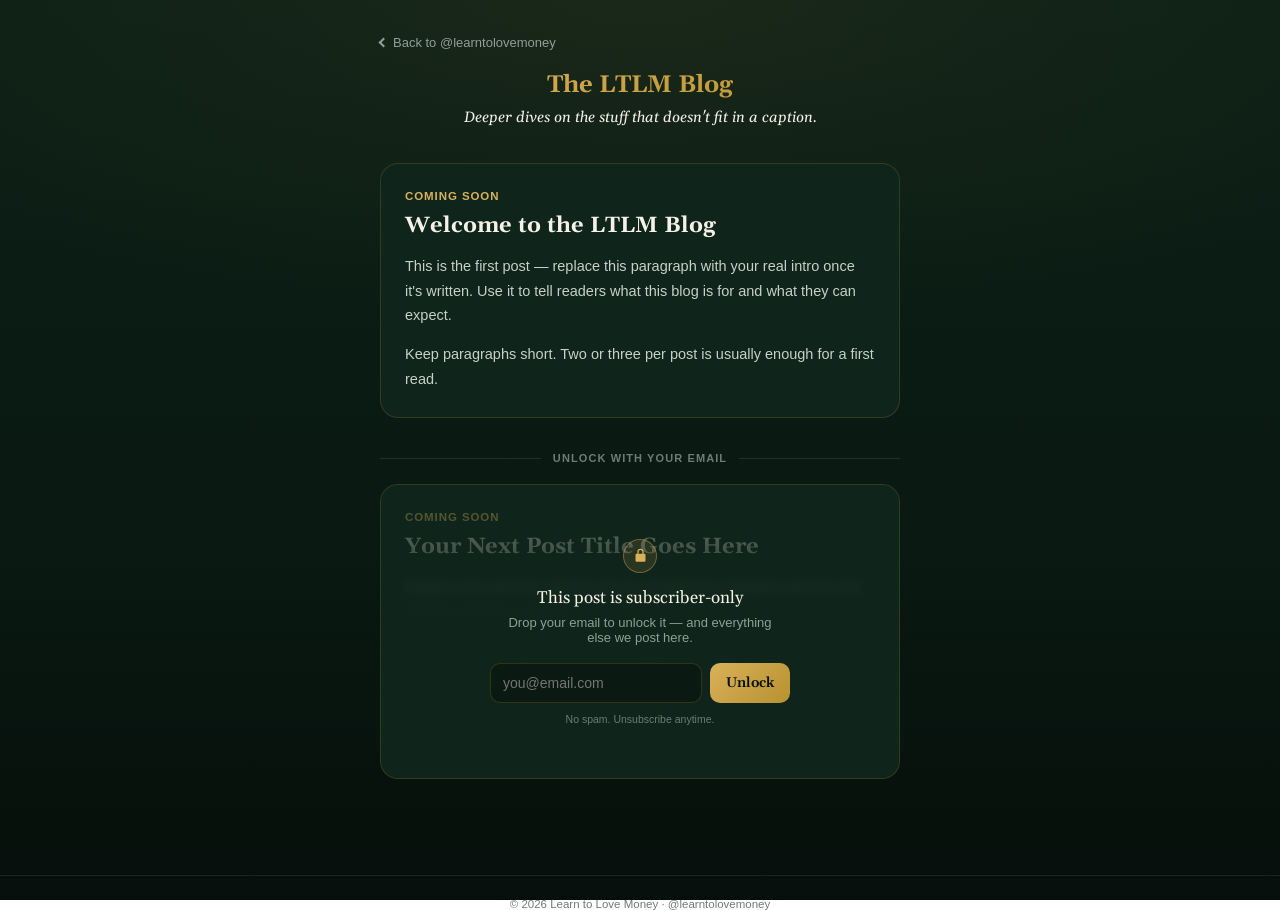
==== blogs/index.html @ c9ddc334 "Add Blogs section with email-gated locked posts Adds a Blogs card between Tools and Recommended on t" ====
<!--
  ============================================================================
  LEARN TO LOVE MONEY — BLOG
  ============================================================================
  Single-file, no-build blog page. Matches the link-in-bio brand system.

  HOW TO ADD A NEW FREE POST
  ----------------------------------------------------------------------------
  Copy a whole "post-card" block (look for the POST comment markers) and
  edit the title, date, and body paragraphs. Free posts go above the
  "LOCKED POSTS" divider, newest first.

  HOW TO ADD A NEW LOCKED POST
  ----------------------------------------------------------------------------
  Copy a whole "locked-post-card" block. Edit the title, date, and the
  visible teaser paragraph. The rest of the body (inside
  .locked-body-content) is blurred and hidden behind the email gate until
  the reader unlocks it.

  HOW THE EMAIL GATE WORKS (v1 — no backend)
  ----------------------------------------------------------------------------
  This is a placeholder gate: entering any email and clicking "Unlock"
  reveals every locked post in THIS browser only (saved to localStorage,
  key "ltlm_blog_unlocked"). No email is actually sent or stored anywhere
  yet. When you're ready to actually collect emails, swap the JS submit
  handler for a real form action (Mailchimp/ConvertKit/Beehiiv/etc.) —
  see the "UNLOCK FORM" section in the <script> below.
  ============================================================================
-->
<!doctype html>
<html lang="en">
<head>
<meta charset="UTF-8" />
<meta name="viewport" content="width=device-width, initial-scale=1, viewport-fit=cover" />
<title>Blog — Learn to Love Money (@learntolovemoney)</title>
<meta name="description" content="Deeper dives on money, investing, and building the habit — from Learn to Love Money." />
<meta name="theme-color" content="#0C1F16" />

<link rel="preconnect" href="https://fonts.googleapis.com" />
<link rel="preconnect" href="https://fonts.gstatic.com" crossorigin />
<link href="https://fonts.googleapis.com/css2?family=Gelasio:wght@400;500;700&display=swap" rel="stylesheet" />

<style>
  :root {
    --bg-base: #0C1F16;
    --bg-mid: #0A1A13;
    --bg-deep: #060F0B;

    --gold: #B8912F;
    --gold-bright: #D9B15A;
    --mint: #7FD9A8;
    --blue: #5FA8D3;
    --rust: #D9695A;

    --cream: #F5F1E6;
    --body-copy: #C7D0C9;
    --muted-label: #8FA096;
    --footnote: #6E7D74;

    --card-bg: #0F241A;
    --card-border: rgba(184, 145, 47, 0.22);

    --font-head: 'Gelasio', Georgia, 'Times New Roman', serif;
    --font-body: -apple-system, BlinkMacSystemFont, 'Segoe UI', Roboto, 'Helvetica Neue', 'Liberation Sans', Arial, sans-serif;
  }

  * { box-sizing: border-box; }
  html, body { margin: 0; padding: 0; }

  body {
    min-height: 100vh;
    font-family: var(--font-body);
    color: var(--body-copy);
    background:
      radial-gradient(120% 60% at 50% 0%, rgba(184, 145, 47, 0.08), transparent 60%),
      linear-gradient(180deg, var(--bg-base) 0%, var(--bg-mid) 55%, var(--bg-deep) 100%);
    background-attachment: fixed;
    -webkit-font-smoothing: antialiased;
  }

  .page {
    max-width: 560px;
    margin: 0 auto;
    padding: 32px 20px 40px;
  }

  a { text-decoration: none; color: inherit; }

  /* ---------- Back link + header ---------- */

  .back-link {
    display: inline-flex;
    align-items: center;
    gap: 6px;
    font-size: 13px;
    color: var(--muted-label);
    margin-bottom: 22px;
  }

  .back-link .arrow {
    width: 7px;
    height: 7px;
    border-left: 2px solid var(--muted-label);
    border-bottom: 2px solid var(--muted-label);
    transform: rotate(45deg);
  }

  @media (hover: hover) {
    .back-link:hover { color: var(--gold-bright); }
    .back-link:hover .arrow { border-color: var(--gold-bright); }
  }

  header.blog-header {
    text-align: center;
    margin-bottom: 36px;
  }

  .wordmark {
    font-family: var(--font-head);
    font-weight: 700;
    font-size: 24px;
    line-height: 1.15;
    margin: 0 0 8px;
    background: linear-gradient(135deg, var(--gold-bright), var(--gold));
    -webkit-background-clip: text;
    background-clip: text;
    color: transparent;
  }

  .blog-tagline {
    font-family: var(--font-head);
    font-style: italic;
    font-size: 15px;
    color: var(--cream);
    margin: 0;
  }

  /* ---------- Post cards (free) ---------- */

  .post {
    background: var(--card-bg);
    border: 1px solid var(--card-border);
    border-radius: 18px;
    padding: 26px 24px;
    margin-bottom: 20px;
  }

  .post-date {
    font-size: 11.5px;
    font-weight: 600;
    letter-spacing: 0.08em;
    text-transform: uppercase;
    color: var(--gold-bright);
    margin: 0 0 10px;
  }

  .post-title {
    font-family: var(--font-head);
    font-size: 22px;
    line-height: 1.3;
    color: var(--cream);
    margin: 0 0 14px;
  }

  .post-body p {
    font-size: 14.5px;
    line-height: 1.7;
    color: var(--body-copy);
    margin: 0 0 14px;
  }

  .post-body p:last-child { margin-bottom: 0; }

  /* ---------- Divider between free and locked posts ---------- */

  .locked-divider {
    display: flex;
    align-items: center;
    gap: 12px;
    margin: 34px 0 20px;
    color: var(--footnote);
    font-size: 11px;
    font-weight: 600;
    letter-spacing: 0.1em;
    text-transform: uppercase;
  }

  .locked-divider::before,
  .locked-divider::after {
    content: "";
    flex: 1;
    height: 1px;
    background: rgba(143, 160, 150, 0.16);
  }

  /* ---------- Locked post cards ---------- */

  .locked-post {
    position: relative;
    background: var(--card-bg);
    border: 1px solid var(--card-border);
    border-radius: 18px;
    padding: 26px 24px;
    margin-bottom: 20px;
    overflow: hidden;
  }

  .locked-body-content {
    filter: blur(6px);
    user-select: none;
    pointer-events: none;
    transition: filter 0.2s ease;
  }

  .locked-post.unlocked .locked-body-content {
    filter: none;
    user-select: auto;
    pointer-events: auto;
  }

  .locked-post.unlocked .unlock-gate { display: none; }

  .unlock-gate {
    position: absolute;
    inset: 0;
    display: flex;
    flex-direction: column;
    align-items: center;
    justify-content: center;
    text-align: center;
    padding: 24px;
    background: linear-gradient(180deg, rgba(15, 36, 26, 0.55) 0%, rgba(15, 36, 26, 0.97) 42%, var(--card-bg) 68%);
  }

  .lock-icon {
    width: 34px;
    height: 34px;
    border-radius: 50%;
    background: rgba(217, 177, 90, 0.12);
    border: 1px solid rgba(217, 177, 90, 0.4);
    display: flex;
    align-items: center;
    justify-content: center;
    margin-bottom: 14px;
  }

  .lock-icon svg { width: 15px; height: 15px; fill: var(--gold-bright); }

  .unlock-title {
    font-family: var(--font-head);
    font-size: 17px;
    color: var(--cream);
    margin: 0 0 6px;
  }

  .unlock-sub {
    font-size: 13px;
    color: var(--muted-label);
    margin: 0 0 18px;
    max-width: 280px;
  }

  .unlock-form {
    display: flex;
    width: 100%;
    max-width: 300px;
    gap: 8px;
  }

  .unlock-form input[type="email"] {
    flex: 1;
    min-width: 0;
    background: rgba(0,0,0,0.28);
    border: 1px solid var(--card-border);
    border-radius: 10px;
    color: var(--cream);
    font-family: var(--font-body);
    font-size: 14px;
    padding: 11px 12px;
  }

  .unlock-form input[type="email"]:focus {
    outline: none;
    border-color: var(--gold-bright);
  }

  .unlock-form button {
    flex-shrink: 0;
    font-family: var(--font-head);
    font-weight: 600;
    font-size: 14px;
    color: var(--bg-deep);
    background: linear-gradient(135deg, var(--gold-bright), var(--gold));
    border: none;
    border-radius: 10px;
    padding: 11px 16px;
    cursor: pointer;
  }

  .unlock-note {
    font-size: 10.5px;
    color: var(--footnote);
    margin: 10px 0 0;
  }

  .unlock-error {
    font-size: 12px;
    color: var(--rust);
    margin: 8px 0 0;
    display: none;
  }

  .unlock-error.show { display: block; }

  /* ---------- Footer ---------- */

  footer {
    margin-top: 36px;
    padding-top: 22px;
    border-top: 1px solid rgba(143, 160, 150, 0.14);
    text-align: center;
  }

  .copyright {
    font-size: 11.5px;
    color: var(--footnote);
    margin: 0;
  }
</style>
</head>
<body>
<div class="page">

  <a class="back-link" href="../index.html">
    <span class="arrow"></span>
    Back to @learntolovemoney
  </a>

  <header class="blog-header">
    <h1 class="wordmark">The LTLM Blog</h1>
    <p class="blog-tagline">Deeper dives on the stuff that doesn't fit in a caption.</p>
  </header>

  <!-- ========================= POST 1 (free) — edit here ========================= -->
  <article class="post">
    <p class="post-date">Coming soon</p>
    <h2 class="post-title">Welcome to the LTLM Blog</h2>
    <div class="post-body">
      <!-- PLACEHOLDER: replace with your real intro post copy when it's ready -->
      <p>This is the first post — replace this paragraph with your real intro once it's written. Use it to tell readers what this blog is for and what they can expect.</p>
      <p>Keep paragraphs short. Two or three per post is usually enough for a first read.</p>
    </div>
  </article>

  <!-- ========================= LOCKED POSTS DIVIDER ========================= -->
  <div class="locked-divider">Unlock with your email</div>

  <!-- ========================= LOCKED POST 1 — edit here ========================= -->
  <article class="locked-post" data-locked-post>
    <p class="post-date">Coming soon</p>
    <h2 class="post-title">Your Next Post Title Goes Here</h2>
    <div class="post-body locked-body-content">
      <!-- PLACEHOLDER: first paragraph can double as the visible teaser if you
           move the .unlock-gate below it instead of overlaying the whole card -->
      <p>Replace this with the opening of your locked post. Readers will see this blurred until they unlock it.</p>
      <p>Add as many paragraphs as you like — everything in this block stays hidden until the gate is unlocked.</p>
      <p>Once unlocked in this browser, the reader won't be asked again on their next visit.</p>
    </div>

    <div class="unlock-gate">
      <div class="lock-icon" aria-hidden="true">
        <svg viewBox="0 0 24 24"><path d="M12 1a5 5 0 0 0-5 5v3H6a2 2 0 0 0-2 2v9a2 2 0 0 0 2 2h12a2 2 0 0 0 2-2v-9a2 2 0 0 0-2-2h-1V6a5 5 0 0 0-5-5zm0 2a3 3 0 0 1 3 3v3H9V6a3 3 0 0 1 3-3z"/></svg>
      </div>
      <p class="unlock-title">This post is subscriber-only</p>
      <p class="unlock-sub">Drop your email to unlock it — and everything else we post here.</p>

      <!-- UNLOCK FORM: v1 has no real backend, see the note at the top of this
           file for how to wire this to a real email list later -->
      <form class="unlock-form" data-unlock-form>
        <input type="email" placeholder="you@email.com" required aria-label="Email address" />
        <button type="submit">Unlock</button>
      </form>
      <p class="unlock-error" data-unlock-error>Enter a valid email to unlock.</p>
      <p class="unlock-note">No spam. Unsubscribe anytime.</p>
    </div>
  </article>

</div>

<footer>
  <p class="copyright">&copy; <span id="ltlm-year">2026</span> Learn to Love Money · @learntolovemoney</p>
</footer>

<script>
(function () {
  "use strict";

  document.getElementById('ltlm-year').textContent = new Date().getFullYear();

  var STORAGE_KEY = 'ltlm_blog_unlocked';

  function isUnlocked() {
    try {
      return localStorage.getItem(STORAGE_KEY) === 'true';
    } catch (e) {
      return false;
    }
  }

  function setUnlocked() {
    try {
      localStorage.setItem(STORAGE_KEY, 'true');
    } catch (e) {
      /* localStorage unavailable — gate just won't persist across visits */
    }
  }

  function revealAllLockedPosts() {
    document.querySelectorAll('[data-locked-post]').forEach(function (post) {
      post.classList.add('unlocked');
    });
  }

  if (isUnlocked()) {
    revealAllLockedPosts();
  }

  document.querySelectorAll('[data-unlock-form]').forEach(function (form) {
    form.addEventListener('submit', function (e) {
      e.preventDefault();
      var input = form.querySelector('input[type="email"]');
      var errorEl = form.parentElement.querySelector('[data-unlock-error]');
      var email = input.value.trim();

      // Simple client-side sanity check — not real validation
      var looksLikeEmail = /^[^\s@]+@[^\s@]+\.[^\s@]+$/.test(email);

      if (!looksLikeEmail) {
        if (errorEl) errorEl.classList.add('show');
        return;
      }

      if (errorEl) errorEl.classList.remove('show');

      // TODO: replace this block with a real submit to your email list
      // provider once one is set up. For now this only unlocks the post
      // in this browser — no email is sent or stored anywhere.
      setUnlocked();
      revealAllLockedPosts();
    });
  });
})();
</script>

</body>
</html>
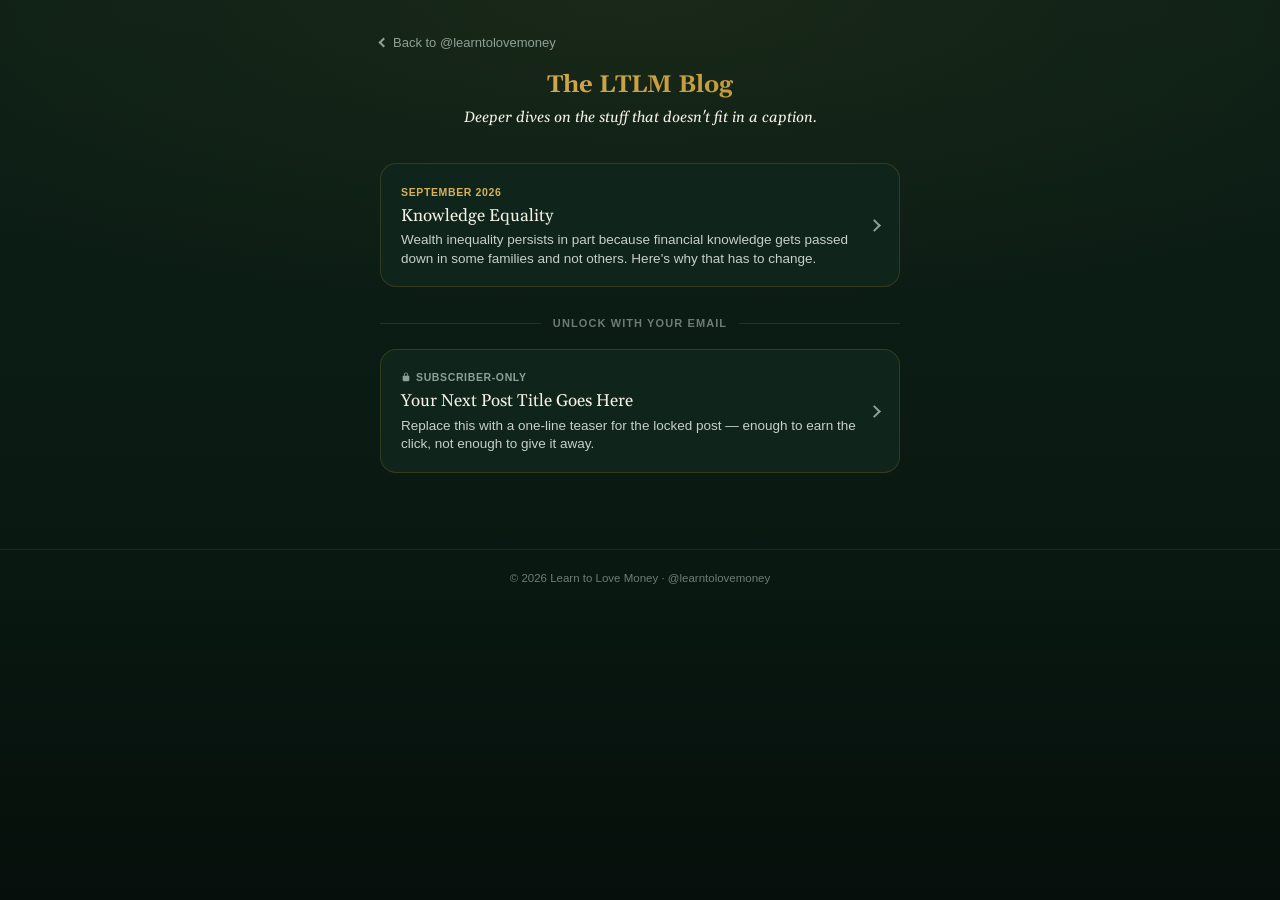
==== commit 50bb9f42: "Split blog into a preview listing with per-post pages The blog index now shows clickable preview car" ====
--- a/blogs/index.html
+++ b/blogs/index.html
@@ -1,30 +1,25 @@
 <!--
   ============================================================================
-  LEARN TO LOVE MONEY — BLOG
+  LEARN TO LOVE MONEY — BLOG (LISTING PAGE)
   ============================================================================
-  Single-file, no-build blog page. Matches the link-in-bio brand system.
+  Single-file, no-build blog index. Matches the link-in-bio brand system.
+  This page only shows PREVIEW cards — title, date, one-line teaser. Each
+  card links out to that post's own full page.
 
   HOW TO ADD A NEW FREE POST
   ----------------------------------------------------------------------------
-  Copy a whole "post-card" block (look for the POST comment markers) and
-  edit the title, date, and body paragraphs. Free posts go above the
-  "LOCKED POSTS" divider, newest first.
+  1. Copy an existing post page (e.g. knowledge-equality.html) to a new
+     file in this same folder, and edit its title/date/body.
+  2. Copy a "PREVIEW CARD (free)" block below, point its href at the new
+     file, and edit the title/date/teaser. Free posts go above the
+     "Unlock with your email" divider, newest first.
 
   HOW TO ADD A NEW LOCKED POST
   ----------------------------------------------------------------------------
-  Copy a whole "locked-post-card" block. Edit the title, date, and the
-  visible teaser paragraph. The rest of the body (inside
-  .locked-body-content) is blurred and hidden behind the email gate until
-  the reader unlocks it.
-
-  HOW THE EMAIL GATE WORKS (v1 — no backend)
-  ----------------------------------------------------------------------------
-  This is a placeholder gate: entering any email and clicking "Unlock"
-  reveals every locked post in THIS browser only (saved to localStorage,
-  key "ltlm_blog_unlocked"). No email is actually sent or stored anywhere
-  yet. When you're ready to actually collect emails, swap the JS submit
-  handler for a real form action (Mailchimp/ConvertKit/Beehiiv/etc.) —
-  see the "UNLOCK FORM" section in the <script> below.
+  1. Copy next-post-locked.html to a new file and edit its title/date/body
+     (the locked post page itself contains the email gate + unlock JS).
+  2. Copy a "PREVIEW CARD (locked)" block below, point its href at the new
+     file, and edit the title/date/teaser.
   ============================================================================
 -->
 <!doctype html>
@@ -135,49 +130,13 @@
     margin: 0;
   }
 
-  /* ---------- Post cards (free) ---------- */
-
-  .post {
-    background: var(--card-bg);
-    border: 1px solid var(--card-border);
-    border-radius: 18px;
-    padding: 26px 24px;
-    margin-bottom: 20px;
-  }
-
-  .post-date {
-    font-size: 11.5px;
-    font-weight: 600;
-    letter-spacing: 0.08em;
-    text-transform: uppercase;
-    color: var(--gold-bright);
-    margin: 0 0 10px;
-  }
-
-  .post-title {
-    font-family: var(--font-head);
-    font-size: 22px;
-    line-height: 1.3;
-    color: var(--cream);
-    margin: 0 0 14px;
-  }
-
-  .post-body p {
-    font-size: 14.5px;
-    line-height: 1.7;
-    color: var(--body-copy);
-    margin: 0 0 14px;
-  }
-
-  .post-body p:last-child { margin-bottom: 0; }
-
-  /* ---------- Divider between free and locked posts ---------- */
+  /* ---------- Divider between free and locked previews ---------- */
 
   .locked-divider {
     display: flex;
     align-items: center;
     gap: 12px;
-    margin: 34px 0 20px;
+    margin: 30px 0 20px;
     color: var(--footnote);
     font-size: 11px;
     font-weight: 600;
@@ -193,124 +152,87 @@
     background: rgba(143, 160, 150, 0.16);
   }
 
-  /* ---------- Locked post cards ---------- */
-
-  .locked-post {
-    position: relative;
+  /* ---------- Preview cards ---------- */
+
+  .stack { display: flex; flex-direction: column; gap: 14px; }
+
+  .post-card {
+    display: flex;
+    align-items: center;
+    gap: 14px;
+    padding: 18px 20px;
     background: var(--card-bg);
     border: 1px solid var(--card-border);
-    border-radius: 18px;
-    padding: 26px 24px;
-    margin-bottom: 20px;
-    overflow: hidden;
-  }
-
-  .locked-body-content {
-    filter: blur(6px);
-    user-select: none;
-    pointer-events: none;
-    transition: filter 0.2s ease;
-  }
-
-  .locked-post.unlocked .locked-body-content {
-    filter: none;
-    user-select: auto;
-    pointer-events: auto;
-  }
-
-  .locked-post.unlocked .unlock-gate { display: none; }
-
-  .unlock-gate {
-    position: absolute;
-    inset: 0;
-    display: flex;
-    flex-direction: column;
+    border-radius: 16px;
+    transition: border-color 0.15s ease, transform 0.1s ease, background 0.15s ease;
+  }
+
+  @media (hover: hover) {
+    .post-card:hover {
+      border-color: var(--gold-bright);
+      background: #122a1e;
+    }
+  }
+
+  .post-card:active {
+    transform: scale(0.98);
+    border-color: var(--mint);
+  }
+
+  .post-card:focus-visible {
+    outline: 2px solid var(--gold-bright);
+    outline-offset: 2px;
+  }
+
+  .post-card-text { flex: 1; min-width: 0; }
+
+  .post-card-date {
+    display: inline-block;
+    font-size: 10.5px;
+    font-weight: 600;
+    letter-spacing: 0.06em;
+    text-transform: uppercase;
+    color: var(--gold-bright);
+    margin-bottom: 7px;
+  }
+
+  .post-card-date.locked {
+    color: var(--muted-label);
+    display: inline-flex;
     align-items: center;
-    justify-content: center;
-    text-align: center;
-    padding: 24px;
-    background: linear-gradient(180deg, rgba(15, 36, 26, 0.55) 0%, rgba(15, 36, 26, 0.97) 42%, var(--card-bg) 68%);
-  }
-
-  .lock-icon {
-    width: 34px;
-    height: 34px;
-    border-radius: 50%;
-    background: rgba(217, 177, 90, 0.12);
-    border: 1px solid rgba(217, 177, 90, 0.4);
-    display: flex;
-    align-items: center;
-    justify-content: center;
-    margin-bottom: 14px;
-  }
-
-  .lock-icon svg { width: 15px; height: 15px; fill: var(--gold-bright); }
-
-  .unlock-title {
+    gap: 5px;
+  }
+
+  .post-card-date.locked svg { width: 10px; height: 10px; fill: var(--muted-label); }
+
+  .post-card-title {
     font-family: var(--font-head);
     font-size: 17px;
     color: var(--cream);
-    margin: 0 0 6px;
-  }
-
-  .unlock-sub {
-    font-size: 13px;
-    color: var(--muted-label);
-    margin: 0 0 18px;
-    max-width: 280px;
-  }
-
-  .unlock-form {
-    display: flex;
-    width: 100%;
-    max-width: 300px;
-    gap: 8px;
-  }
-
-  .unlock-form input[type="email"] {
-    flex: 1;
-    min-width: 0;
-    background: rgba(0,0,0,0.28);
-    border: 1px solid var(--card-border);
-    border-radius: 10px;
-    color: var(--cream);
-    font-family: var(--font-body);
-    font-size: 14px;
-    padding: 11px 12px;
-  }
-
-  .unlock-form input[type="email"]:focus {
-    outline: none;
-    border-color: var(--gold-bright);
-  }
-
-  .unlock-form button {
+    margin: 0 0 4px;
+    line-height: 1.3;
+  }
+
+  .post-card-teaser {
+    font-size: 13.5px;
+    color: var(--body-copy);
+    margin: 0;
+    line-height: 1.4;
+    overflow: hidden;
+    text-overflow: ellipsis;
+    display: -webkit-box;
+    -webkit-line-clamp: 2;
+    -webkit-box-orient: vertical;
+  }
+
+  .chevron {
     flex-shrink: 0;
-    font-family: var(--font-head);
-    font-weight: 600;
-    font-size: 14px;
-    color: var(--bg-deep);
-    background: linear-gradient(135deg, var(--gold-bright), var(--gold));
-    border: none;
-    border-radius: 10px;
-    padding: 11px 16px;
-    cursor: pointer;
-  }
-
-  .unlock-note {
-    font-size: 10.5px;
-    color: var(--footnote);
-    margin: 10px 0 0;
-  }
-
-  .unlock-error {
-    font-size: 12px;
-    color: var(--rust);
-    margin: 8px 0 0;
-    display: none;
-  }
-
-  .unlock-error.show { display: block; }
+    width: 9px;
+    height: 9px;
+    border-right: 2px solid var(--muted-label);
+    border-bottom: 2px solid var(--muted-label);
+    transform: rotate(-45deg);
+  }
 
   /* ---------- Footer ---------- */
 
@@ -341,49 +263,35 @@
     <p class="blog-tagline">Deeper dives on the stuff that doesn't fit in a caption.</p>
   </header>
 
-  <!-- ========================= POST 1 (free) — edit here ========================= -->
-  <article class="post">
-    <p class="post-date">Coming soon</p>
-    <h2 class="post-title">Welcome to the LTLM Blog</h2>
-    <div class="post-body">
-      <!-- PLACEHOLDER: replace with your real intro post copy when it's ready -->
-      <p>This is the first post — replace this paragraph with your real intro once it's written. Use it to tell readers what this blog is for and what they can expect.</p>
-      <p>Keep paragraphs short. Two or three per post is usually enough for a first read.</p>
-    </div>
-  </article>
-
-  <!-- ========================= LOCKED POSTS DIVIDER ========================= -->
+  <!-- ========================= PREVIEW CARD (free) — edit here ========================= -->
+  <div class="stack">
+    <a class="post-card" href="knowledge-equality.html">
+      <div class="post-card-text">
+        <span class="post-card-date">September 2026</span>
+        <p class="post-card-title">Knowledge Equality</p>
+        <p class="post-card-teaser">Wealth inequality persists in part because financial knowledge gets passed down in some families and not others. Here's why that has to change.</p>
+      </div>
+      <span class="chevron"></span>
+    </a>
+  </div>
+
+  <!-- ========================= LOCKED PREVIEWS DIVIDER ========================= -->
   <div class="locked-divider">Unlock with your email</div>
 
-  <!-- ========================= LOCKED POST 1 — edit here ========================= -->
-  <article class="locked-post" data-locked-post>
-    <p class="post-date">Coming soon</p>
-    <h2 class="post-title">Your Next Post Title Goes Here</h2>
-    <div class="post-body locked-body-content">
-      <!-- PLACEHOLDER: first paragraph can double as the visible teaser if you
-           move the .unlock-gate below it instead of overlaying the whole card -->
-      <p>Replace this with the opening of your locked post. Readers will see this blurred until they unlock it.</p>
-      <p>Add as many paragraphs as you like — everything in this block stays hidden until the gate is unlocked.</p>
-      <p>Once unlocked in this browser, the reader won't be asked again on their next visit.</p>
-    </div>
-
-    <div class="unlock-gate">
-      <div class="lock-icon" aria-hidden="true">
-        <svg viewBox="0 0 24 24"><path d="M12 1a5 5 0 0 0-5 5v3H6a2 2 0 0 0-2 2v9a2 2 0 0 0 2 2h12a2 2 0 0 0 2-2v-9a2 2 0 0 0-2-2h-1V6a5 5 0 0 0-5-5zm0 2a3 3 0 0 1 3 3v3H9V6a3 3 0 0 1 3-3z"/></svg>
+  <!-- ========================= PREVIEW CARD (locked) — edit here ========================= -->
+  <div class="stack">
+    <a class="post-card" href="next-post-locked.html">
+      <div class="post-card-text">
+        <span class="post-card-date locked">
+          <svg viewBox="0 0 24 24"><path d="M12 1a5 5 0 0 0-5 5v3H6a2 2 0 0 0-2 2v9a2 2 0 0 0 2 2h12a2 2 0 0 0 2-2v-9a2 2 0 0 0-2-2h-1V6a5 5 0 0 0-5-5zm0 2a3 3 0 0 1 3 3v3H9V6a3 3 0 0 1 3-3z"/></svg>
+          Subscriber-only
+        </span>
+        <p class="post-card-title">Your Next Post Title Goes Here</p>
+        <p class="post-card-teaser">Replace this with a one-line teaser for the locked post — enough to earn the click, not enough to give it away.</p>
       </div>
-      <p class="unlock-title">This post is subscriber-only</p>
-      <p class="unlock-sub">Drop your email to unlock it — and everything else we post here.</p>
-
-      <!-- UNLOCK FORM: v1 has no real backend, see the note at the top of this
-           file for how to wire this to a real email list later -->
-      <form class="unlock-form" data-unlock-form>
-        <input type="email" placeholder="you@email.com" required aria-label="Email address" />
-        <button type="submit">Unlock</button>
-      </form>
-      <p class="unlock-error" data-unlock-error>Enter a valid email to unlock.</p>
-      <p class="unlock-note">No spam. Unsubscribe anytime.</p>
-    </div>
-  </article>
+      <span class="chevron"></span>
+    </a>
+  </div>
 
 </div>
 
@@ -392,64 +300,7 @@
 </footer>
 
 <script>
-(function () {
-  "use strict";
-
   document.getElementById('ltlm-year').textContent = new Date().getFullYear();
-
-  var STORAGE_KEY = 'ltlm_blog_unlocked';
-
-  function isUnlocked() {
-    try {
-      return localStorage.getItem(STORAGE_KEY) === 'true';
-    } catch (e) {
-      return false;
-    }
-  }
-
-  function setUnlocked() {
-    try {
-      localStorage.setItem(STORAGE_KEY, 'true');
-    } catch (e) {
-      /* localStorage unavailable — gate just won't persist across visits */
-    }
-  }
-
-  function revealAllLockedPosts() {
-    document.querySelectorAll('[data-locked-post]').forEach(function (post) {
-      post.classList.add('unlocked');
-    });
-  }
-
-  if (isUnlocked()) {
-    revealAllLockedPosts();
-  }
-
-  document.querySelectorAll('[data-unlock-form]').forEach(function (form) {
-    form.addEventListener('submit', function (e) {
-      e.preventDefault();
-      var input = form.querySelector('input[type="email"]');
-      var errorEl = form.parentElement.querySelector('[data-unlock-error]');
-      var email = input.value.trim();
-
-      // Simple client-side sanity check — not real validation
-      var looksLikeEmail = /^[^\s@]+@[^\s@]+\.[^\s@]+$/.test(email);
-
-      if (!looksLikeEmail) {
-        if (errorEl) errorEl.classList.add('show');
-        return;
-      }
-
-      if (errorEl) errorEl.classList.remove('show');
-
-      // TODO: replace this block with a real submit to your email list
-      // provider once one is set up. For now this only unlocks the post
-      // in this browser — no email is sent or stored anywhere.
-      setUnlocked();
-      revealAllLockedPosts();
-    });
-  });
-})();
 </script>
 
 </body>
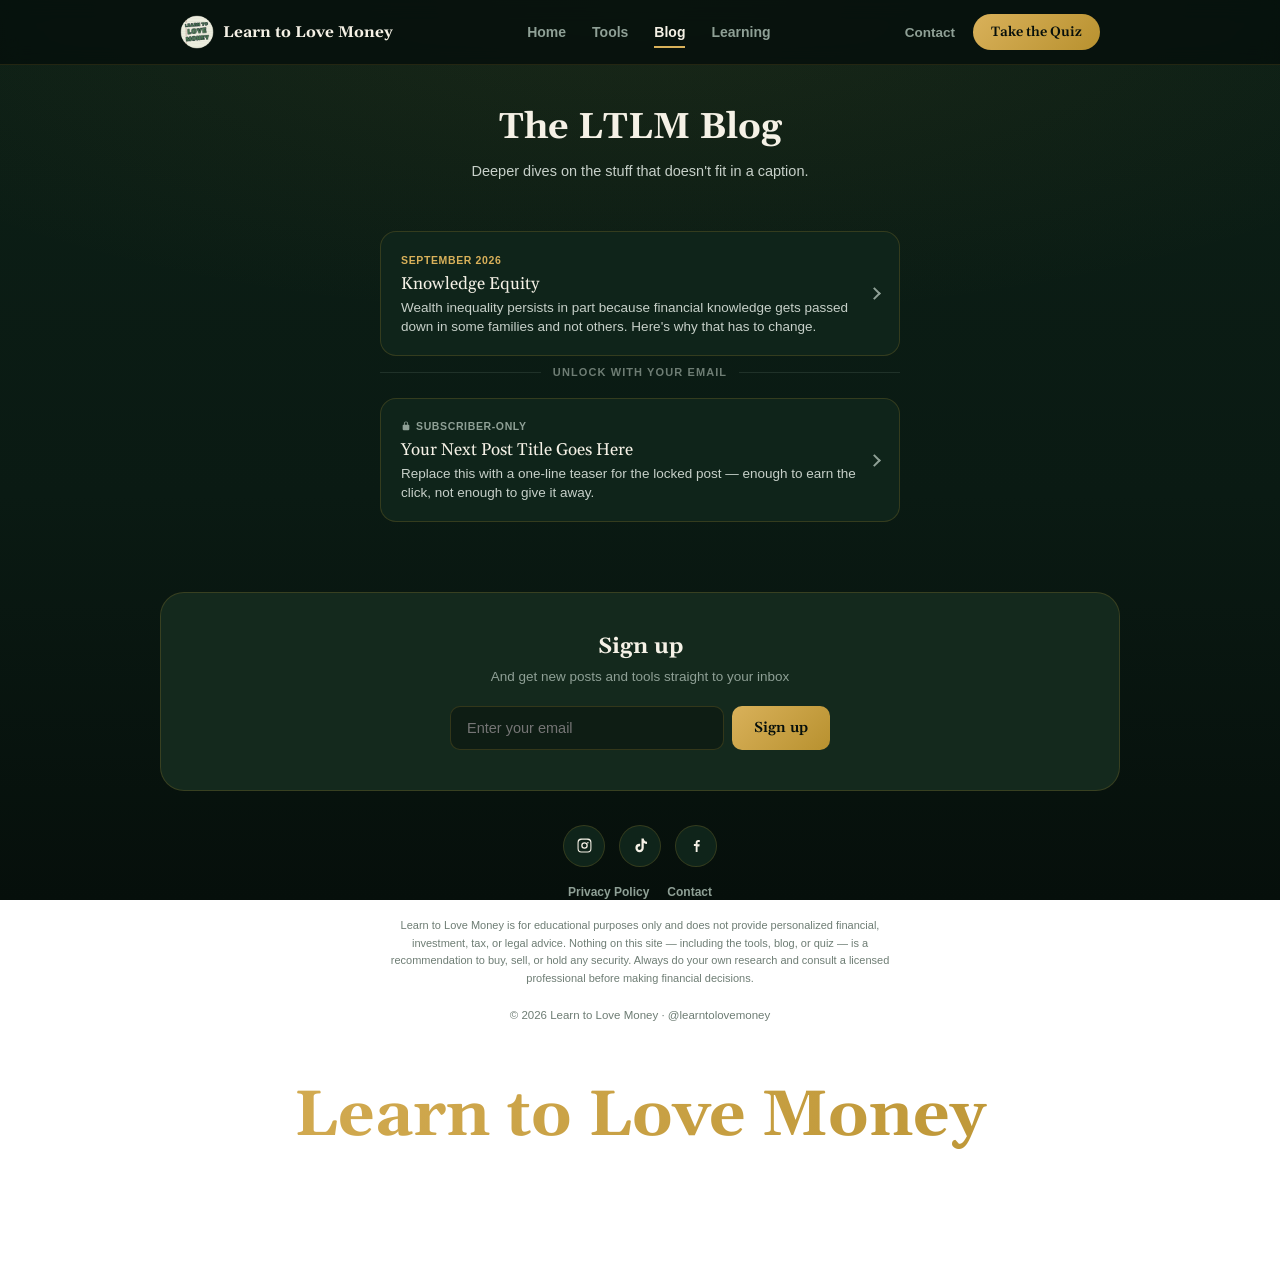
==== commit 2861d2e6: "Rename blog post to Knowledge Equity Updates the title, page <title>, and body copy across the post " ====
--- a/blogs/index.html
+++ b/blogs/index.html
@@ -2,9 +2,9 @@
   ============================================================================
   LEARN TO LOVE MONEY — BLOG (LISTING PAGE)
   ============================================================================
-  Single-file, no-build blog index. Matches the link-in-bio brand system.
-  This page only shows PREVIEW cards — title, date, one-line teaser. Each
-  card links out to that post's own full page.
+  Shows PREVIEW cards only — title, date, one-line teaser. Each card links
+  out to that post's own full page. Shared nav/footer styles live in
+  assets/site.css and assets/site.js.
 
   HOW TO ADD A NEW FREE POST
   ----------------------------------------------------------------------------
@@ -27,116 +27,31 @@
 <head>
 <meta charset="UTF-8" />
 <meta name="viewport" content="width=device-width, initial-scale=1, viewport-fit=cover" />
-<title>Blog — Learn to Love Money (@learntolovemoney)</title>
+<title>Blog — Learn to Love Money</title>
 <meta name="description" content="Deeper dives on money, investing, and building the habit — from Learn to Love Money." />
 <meta name="theme-color" content="#0C1F16" />
 
 <link rel="preconnect" href="https://fonts.googleapis.com" />
 <link rel="preconnect" href="https://fonts.gstatic.com" crossorigin />
 <link href="https://fonts.googleapis.com/css2?family=Gelasio:wght@400;500;700&display=swap" rel="stylesheet" />
+<link rel="stylesheet" href="../assets/site.css" />
 
 <style>
-  :root {
-    --bg-base: #0C1F16;
-    --bg-mid: #0A1A13;
-    --bg-deep: #060F0B;
-
-    --gold: #B8912F;
-    --gold-bright: #D9B15A;
-    --mint: #7FD9A8;
-    --blue: #5FA8D3;
-    --rust: #D9695A;
-
-    --cream: #F5F1E6;
-    --body-copy: #C7D0C9;
-    --muted-label: #8FA096;
-    --footnote: #6E7D74;
-
-    --card-bg: #0F241A;
-    --card-border: rgba(184, 145, 47, 0.22);
-
-    --font-head: 'Gelasio', Georgia, 'Times New Roman', serif;
-    --font-body: -apple-system, BlinkMacSystemFont, 'Segoe UI', Roboto, 'Helvetica Neue', 'Liberation Sans', Arial, sans-serif;
-  }
-
-  * { box-sizing: border-box; }
-  html, body { margin: 0; padding: 0; }
-
-  body {
-    min-height: 100vh;
-    font-family: var(--font-body);
-    color: var(--body-copy);
-    background:
-      radial-gradient(120% 60% at 50% 0%, rgba(184, 145, 47, 0.08), transparent 60%),
-      linear-gradient(180deg, var(--bg-base) 0%, var(--bg-mid) 55%, var(--bg-deep) 100%);
-    background-attachment: fixed;
-    -webkit-font-smoothing: antialiased;
-  }
-
-  .page {
+  .page-header {
     max-width: 560px;
     margin: 0 auto;
-    padding: 32px 20px 40px;
-  }
-
-  a { text-decoration: none; color: inherit; }
-
-  /* ---------- Back link + header ---------- */
-
-  .back-link {
-    display: inline-flex;
-    align-items: center;
-    gap: 6px;
-    font-size: 13px;
-    color: var(--muted-label);
-    margin-bottom: 22px;
-  }
-
-  .back-link .arrow {
-    width: 7px;
-    height: 7px;
-    border-left: 2px solid var(--muted-label);
-    border-bottom: 2px solid var(--muted-label);
-    transform: rotate(45deg);
-  }
-
-  @media (hover: hover) {
-    .back-link:hover { color: var(--gold-bright); }
-    .back-link:hover .arrow { border-color: var(--gold-bright); }
-  }
-
-  header.blog-header {
+    padding: 40px 20px 8px;
     text-align: center;
-    margin-bottom: 36px;
-  }
-
-  .wordmark {
-    font-family: var(--font-head);
-    font-weight: 700;
-    font-size: 24px;
-    line-height: 1.15;
-    margin: 0 0 8px;
-    background: linear-gradient(135deg, var(--gold-bright), var(--gold));
-    -webkit-background-clip: text;
-    background-clip: text;
-    color: transparent;
-  }
-
-  .blog-tagline {
-    font-family: var(--font-head);
-    font-style: italic;
-    font-size: 15px;
-    color: var(--cream);
-    margin: 0;
-  }
-
-  /* ---------- Divider between free and locked previews ---------- */
+  }
+
+  .page-title { font-size: clamp(28px, 6vw, 36px); margin-bottom: 10px; }
+  .page-sub { font-size: 14.5px; color: var(--body-copy); line-height: 1.6; margin: 0; }
 
   .locked-divider {
     display: flex;
     align-items: center;
     gap: 12px;
-    margin: 30px 0 20px;
+    margin: 10px 0 20px;
     color: var(--footnote);
     font-size: 11px;
     font-weight: 600;
@@ -151,10 +66,6 @@
     height: 1px;
     background: rgba(143, 160, 150, 0.16);
   }
-
-  /* ---------- Preview cards ---------- */
-
-  .stack { display: flex; flex-direction: column; gap: 14px; }
 
   .post-card {
     display: flex;
@@ -168,21 +79,10 @@
   }
 
   @media (hover: hover) {
-    .post-card:hover {
-      border-color: var(--gold-bright);
-      background: #122a1e;
-    }
-  }
-
-  .post-card:active {
-    transform: scale(0.98);
-    border-color: var(--mint);
-  }
-
-  .post-card:focus-visible {
-    outline: 2px solid var(--gold-bright);
-    outline-offset: 2px;
-  }
+    .post-card:hover { border-color: var(--gold-bright); background: #122a1e; }
+  }
+
+  .post-card:active { transform: scale(0.98); }
 
   .post-card-text { flex: 1; min-width: 0; }
 
@@ -224,51 +124,50 @@
     -webkit-line-clamp: 2;
     -webkit-box-orient: vertical;
   }
-
-  .chevron {
-    flex-shrink: 0;
-    width: 9px;
-    height: 9px;
-    border-right: 2px solid var(--muted-label);
-    border-bottom: 2px solid var(--muted-label);
-    transform: rotate(-45deg);
-  }
-
-  /* ---------- Footer ---------- */
-
-  footer {
-    margin-top: 36px;
-    padding-top: 22px;
-    border-top: 1px solid rgba(143, 160, 150, 0.14);
-    text-align: center;
-  }
-
-  .copyright {
-    font-size: 11.5px;
-    color: var(--footnote);
-    margin: 0;
-  }
 </style>
 </head>
 <body>
-<div class="page">
-
-  <a class="back-link" href="../index.html">
-    <span class="arrow"></span>
-    Back to @learntolovemoney
-  </a>
-
-  <header class="blog-header">
-    <h1 class="wordmark">The LTLM Blog</h1>
-    <p class="blog-tagline">Deeper dives on the stuff that doesn't fit in a caption.</p>
-  </header>
-
+
+<nav class="site-nav">
+  <div class="site-nav-inner">
+    <a class="nav-logo" href="../index.html">
+      <span class="nav-logo-mark">
+        <img src="../assets/logo.png" alt="Learn to Love Money logo" />
+      </span>
+      <span class="nav-logo-text">Learn to Love Money</span>
+    </a>
+    <ul class="nav-links">
+      <li><a href="../index.html">Home</a></li>
+      <li><a href="../tools/index.html">Tools</a></li>
+      <li><a href="../blogs/index.html" class="active">Blog</a></li>
+      <li><a href="../learning/index.html">Learning</a></li>
+    </ul>
+    <div class="nav-actions">
+      <a class="nav-contact" href="mailto:Learntolovemoney@gmail.com">Contact</a>
+      <a class="nav-cta" href="https://investor-type-quiz-six.vercel.app" target="_blank" rel="noopener">Take the Quiz</a>
+    </div>
+    <button class="nav-toggle" data-nav-toggle aria-label="Menu"><span></span><span></span><span></span></button>
+  </div>
+  <div class="nav-mobile-panel" data-nav-mobile>
+    <a href="../index.html">Home</a>
+    <a href="../tools/index.html">Tools</a>
+    <a href="../blogs/index.html" class="active">Blog</a>
+    <a href="../learning/index.html">Learning</a>
+  </div>
+</nav>
+
+<header class="page-header">
+  <h1 class="page-title">The LTLM Blog</h1>
+  <p class="page-sub">Deeper dives on the stuff that doesn't fit in a caption.</p>
+</header>
+
+<section class="rail narrow-shell">
   <!-- ========================= PREVIEW CARD (free) — edit here ========================= -->
-  <div class="stack">
+  <div style="display:flex; flex-direction:column; gap:14px;">
     <a class="post-card" href="knowledge-equality.html">
       <div class="post-card-text">
         <span class="post-card-date">September 2026</span>
-        <p class="post-card-title">Knowledge Equality</p>
+        <p class="post-card-title">Knowledge Equity</p>
         <p class="post-card-teaser">Wealth inequality persists in part because financial knowledge gets passed down in some families and not others. Here's why that has to change.</p>
       </div>
       <span class="chevron"></span>
@@ -279,7 +178,7 @@
   <div class="locked-divider">Unlock with your email</div>
 
   <!-- ========================= PREVIEW CARD (locked) — edit here ========================= -->
-  <div class="stack">
+  <div style="display:flex; flex-direction:column; gap:14px;">
     <a class="post-card" href="next-post-locked.html">
       <div class="post-card-text">
         <span class="post-card-date locked">
@@ -292,16 +191,42 @@
       <span class="chevron"></span>
     </a>
   </div>
-
-</div>
-
-<footer>
-  <p class="copyright">&copy; <span id="ltlm-year">2026</span> Learn to Love Money · @learntolovemoney</p>
+</section>
+
+<footer class="site-footer">
+  <div class="footer-newsletter">
+    <h2>Sign up</h2>
+    <p>And get new posts and tools straight to your inbox</p>
+    <form class="footer-form" data-newsletter-form>
+      <input type="email" placeholder="Enter your email" required aria-label="Email address" />
+      <button type="submit">Sign up</button>
+    </form>
+    <p class="footer-form-success" data-newsletter-success>You're on the list — welcome in.</p>
+  </div>
+
+  <nav class="social-row" aria-label="Social media">
+    <a class="social-icon" href="https://instagram.com/learntolovemoneyhq" target="_blank" rel="noopener" aria-label="Instagram">
+      <svg viewBox="0 0 24 24"><path d="M12 2.2c3.2 0 3.6 0 4.85.07 3.25.15 4.77 1.69 4.92 4.92.06 1.25.07 1.63.07 4.81s-.01 3.56-.07 4.81c-.15 3.23-1.67 4.77-4.92 4.92-1.25.06-1.63.07-4.85.07s-3.6-.01-4.85-.07c-3.26-.15-4.77-1.7-4.92-4.92-.06-1.25-.07-1.63-.07-4.81s.01-3.56.07-4.81c.15-3.23 1.67-4.77 4.92-4.92C8.4 2.21 8.8 2.2 12 2.2zm0 1.8c-3.15 0-3.5.01-4.73.07-2.27.1-3.4 1.24-3.5 3.5-.06 1.23-.07 1.58-.07 4.73s.01 3.5.07 4.73c.1 2.26 1.23 3.4 3.5 3.5 1.23.06 1.58.07 4.73.07s3.5-.01 4.73-.07c2.26-.1 3.4-1.23 3.5-3.5.06-1.23.07-1.58.07-4.73s-.01-3.5-.07-4.73c-.1-2.26-1.24-3.4-3.5-3.5C15.5 4.01 15.15 4 12 4zm0 3.4a4.6 4.6 0 1 1 0 9.2 4.6 4.6 0 0 1 0-9.2zm0 1.8a2.8 2.8 0 1 0 0 5.6 2.8 2.8 0 0 0 0-5.6zm4.8-2.1a1.08 1.08 0 1 1 0 2.16 1.08 1.08 0 0 1 0-2.16z"/></svg>
+    </a>
+    <a class="social-icon" href="https://tiktok.com/@learntolovemoney" target="_blank" rel="noopener" aria-label="TikTok">
+      <svg viewBox="0 0 24 24"><path d="M16.6 2h-3.2v13.6c0 1.5-1.2 2.7-2.7 2.7a2.7 2.7 0 0 1-2.7-2.7 2.7 2.7 0 0 1 2.7-2.7c.3 0 .55.03.8.1V9.7a5.9 5.9 0 0 0-.8-.05A5.9 5.9 0 0 0 4.8 15.5a5.9 5.9 0 0 0 5.9 5.9 5.9 5.9 0 0 0 5.9-5.9V8.4a8.2 8.2 0 0 0 4.6 1.4V6.6a4.9 4.9 0 0 1-4.6-4.6z"/></svg>
+    </a>
+    <a class="social-icon" href="https://www.facebook.com/profile.php?id=61593974612794" target="_blank" rel="noopener" aria-label="Facebook">
+      <svg viewBox="0 0 24 24"><path d="M13.5 21v-7.6h2.6l.4-3h-3V8.4c0-.87.24-1.46 1.5-1.46H16.6V4.2c-.26-.03-1.13-.11-2.15-.11-2.13 0-3.58 1.3-3.58 3.68v2.05H8.3v3h2.57V21h2.63z"/></svg>
+    </a>
+  </nav>
+
+  <div class="footer-links">
+    <a href="../privacy/index.html">Privacy Policy</a>
+    <a href="mailto:Learntolovemoney@gmail.com">Contact</a>
+  </div>
+
+  <p class="footer-disclaimer">Learn to Love Money is for educational purposes only and does not provide personalized financial, investment, tax, or legal advice. Nothing on this site — including the tools, blog, or quiz — is a recommendation to buy, sell, or hold any security. Always do your own research and consult a licensed professional before making financial decisions.</p>
+
+  <p class="footer-copyright">&copy; <span id="ltlm-year">2026</span> Learn to Love Money · @learntolovemoney</p>
+  <p class="footer-wordmark">Learn to Love Money</p>
 </footer>
 
-<script>
-  document.getElementById('ltlm-year').textContent = new Date().getFullYear();
-</script>
-
+<script src="../assets/site.js"></script>
 </body>
 </html>
--- a/assets/site.css
+++ b/assets/site.css
@@ -0,0 +1,627 @@
+/*
+  ============================================================================
+  LEARN TO LOVE MONEY — SHARED SITE STYLES
+  ============================================================================
+  Used across index.html, tools/, learning/, and blogs/. Holds the brand
+  tokens, the shared nav bar, card/rail/footer patterns, and the reset.
+  Each page adds only page-specific CSS in its own <style> tag.
+  ============================================================================
+*/
+
+:root {
+  --bg-base: #0C1F16;
+  --bg-mid: #0A1A13;
+  --bg-deep: #060F0B;
+
+  --gold: #B8912F;
+  --gold-bright: #D9B15A;
+  --mint: #7FD9A8;
+  --blue: #5FA8D3;
+  --rust: #D9695A;
+
+  --cream: #F5F1E6;
+  --body-copy: #C7D0C9;
+  --muted-label: #8FA096;
+  --footnote: #6E7D74;
+
+  --card-bg: #0F241A;
+  --card-bg-alt: #14291D;
+  --card-border: rgba(184, 145, 47, 0.22);
+  --card-border-hover: rgba(217, 177, 90, 0.55);
+
+  --font-head: 'Gelasio', Georgia, 'Times New Roman', serif;
+  --font-body: -apple-system, BlinkMacSystemFont, 'Segoe UI', Roboto, 'Helvetica Neue', 'Liberation Sans', Arial, sans-serif;
+}
+
+* { box-sizing: border-box; }
+html, body { margin: 0; padding: 0; }
+
+body {
+  min-height: 100vh;
+  font-family: var(--font-body);
+  color: var(--body-copy);
+  background:
+    radial-gradient(120% 60% at 50% 0%, rgba(184, 145, 47, 0.08), transparent 60%),
+    linear-gradient(180deg, var(--bg-base) 0%, var(--bg-mid) 55%, var(--bg-deep) 100%);
+  background-attachment: fixed;
+  -webkit-font-smoothing: antialiased;
+}
+
+a { text-decoration: none; color: inherit; }
+
+h1, h2, h3 { font-family: var(--font-head); color: var(--cream); margin: 0; }
+
+/* ============================== SITE NAV ============================== */
+
+.site-nav {
+  position: sticky;
+  top: 0;
+  z-index: 50;
+  background: rgba(6, 15, 11, 0.82);
+  backdrop-filter: blur(10px);
+  -webkit-backdrop-filter: blur(10px);
+  border-bottom: 1px solid rgba(184, 145, 47, 0.16);
+}
+
+.site-nav-inner {
+  max-width: 960px;
+  margin: 0 auto;
+  padding: 14px 20px;
+  display: flex;
+  align-items: center;
+  justify-content: space-between;
+  gap: 16px;
+}
+
+.nav-logo {
+  display: flex;
+  align-items: center;
+  gap: 9px;
+  flex-shrink: 0;
+}
+
+.nav-logo-mark {
+  width: 34px;
+  height: 34px;
+  border-radius: 50%;
+  overflow: hidden;
+  flex-shrink: 0;
+  display: flex;
+}
+
+.nav-logo-mark img { width: 100%; height: 100%; object-fit: cover; display: block; }
+
+.nav-logo-text {
+  font-family: var(--font-head);
+  font-weight: 700;
+  font-size: 15.5px;
+  color: var(--cream);
+  white-space: nowrap;
+}
+
+.nav-links {
+  display: flex;
+  align-items: center;
+  gap: 26px;
+  list-style: none;
+  margin: 0;
+  padding: 0;
+}
+
+.nav-links a {
+  font-size: 14px;
+  font-weight: 600;
+  color: var(--muted-label);
+  padding: 6px 0;
+  border-bottom: 2px solid transparent;
+  transition: color 0.15s ease, border-color 0.15s ease;
+}
+
+.nav-links a:hover,
+.nav-links a.active {
+  color: var(--cream);
+}
+
+.nav-links a.active {
+  border-color: var(--gold-bright);
+}
+
+.nav-actions {
+  display: flex;
+  align-items: center;
+  gap: 18px;
+  flex-shrink: 0;
+}
+
+.nav-contact {
+  font-size: 13.5px;
+  font-weight: 600;
+  color: var(--muted-label);
+  white-space: nowrap;
+  transition: color 0.15s ease;
+}
+
+@media (hover: hover) {
+  .nav-contact:hover { color: var(--gold-bright); }
+}
+
+.nav-cta {
+  flex-shrink: 0;
+  font-family: var(--font-head);
+  font-weight: 600;
+  font-size: 13.5px;
+  color: var(--bg-deep);
+  background: linear-gradient(135deg, var(--gold-bright), var(--gold));
+  border: none;
+  border-radius: 999px;
+  padding: 9px 18px;
+  white-space: nowrap;
+}
+
+.nav-toggle {
+  display: none;
+  flex-direction: column;
+  gap: 4px;
+  background: transparent;
+  border: none;
+  cursor: pointer;
+  padding: 6px;
+}
+
+.nav-toggle span {
+  width: 20px;
+  height: 2px;
+  background: var(--cream);
+  border-radius: 2px;
+}
+
+.nav-mobile-panel {
+  display: none;
+  flex-direction: column;
+  gap: 2px;
+  max-width: 960px;
+  margin: 0 auto;
+  padding: 4px 20px 16px;
+}
+
+.nav-mobile-panel.open { display: flex; }
+
+.nav-mobile-panel a {
+  font-size: 14.5px;
+  font-weight: 600;
+  color: var(--muted-label);
+  padding: 10px 4px;
+  border-bottom: 1px solid rgba(143, 160, 150, 0.12);
+}
+
+.nav-mobile-panel a.active { color: var(--gold-bright); }
+
+@media (max-width: 640px) {
+  .nav-links { display: none; }
+  .nav-actions { display: none; }
+  .nav-toggle { display: flex; }
+}
+
+.nav-mobile-cta {
+  margin-top: 10px;
+  display: inline-block;
+  text-align: center;
+  font-family: var(--font-head);
+  font-weight: 600;
+  font-size: 14px;
+  color: var(--bg-deep) !important;
+  background: linear-gradient(135deg, var(--gold-bright), var(--gold));
+  border-radius: 999px;
+  padding: 11px 18px;
+}
+
+.nav-mobile-contact {
+  border-bottom: none !important;
+}
+
+/* ============================== PAGE SHELL ============================== */
+
+.shell {
+  max-width: 960px;
+  margin: 0 auto;
+  padding: 0 20px;
+}
+
+.narrow-shell {
+  max-width: 560px;
+  margin: 0 auto;
+  padding: 0 20px;
+}
+
+.back-link {
+  display: inline-flex;
+  align-items: center;
+  gap: 6px;
+  font-size: 13px;
+  color: var(--muted-label);
+  margin: 20px 0;
+}
+
+.back-link .arrow {
+  width: 7px;
+  height: 7px;
+  border-left: 2px solid var(--muted-label);
+  border-bottom: 2px solid var(--muted-label);
+  transform: rotate(45deg);
+}
+
+@media (hover: hover) {
+  .back-link:hover { color: var(--gold-bright); }
+  .back-link:hover .arrow { border-color: var(--gold-bright); }
+}
+
+/* ============================== RAILS ============================== */
+
+.rail {
+  padding-top: 40px;
+  padding-bottom: 40px;
+}
+
+.rail-header {
+  display: flex;
+  align-items: baseline;
+  justify-content: space-between;
+  margin-bottom: 18px;
+}
+
+.rail-title {
+  font-family: var(--font-head);
+  font-size: 21px;
+  color: var(--cream);
+}
+
+.rail-viewall {
+  font-size: 13px;
+  font-weight: 600;
+  color: var(--gold-bright);
+  display: inline-flex;
+  align-items: center;
+  gap: 5px;
+}
+
+.rail-grid {
+  display: grid;
+  grid-template-columns: repeat(3, 1fr);
+  gap: 16px;
+}
+
+@media (max-width: 720px) {
+  .rail-grid { grid-template-columns: 1fr; }
+}
+
+/* ============================== CONTENT CARDS ============================== */
+
+.content-card {
+  display: flex;
+  flex-direction: column;
+  background: var(--card-bg);
+  border: 1px solid var(--card-border);
+  border-radius: 16px;
+  overflow: hidden;
+  transition: border-color 0.15s ease, transform 0.1s ease, background 0.15s ease;
+}
+
+@media (hover: hover) {
+  .content-card:hover {
+    border-color: var(--gold-bright);
+    background: #122a1e;
+  }
+}
+
+.content-card:active { transform: scale(0.98); }
+
+.card-tile {
+  position: relative;
+  height: 92px;
+  display: flex;
+  align-items: center;
+  justify-content: center;
+  overflow: hidden;
+  font-family: var(--font-head);
+  font-size: 26px;
+  color: var(--bg-deep);
+  font-weight: 700;
+}
+
+/* Shared notebook-paper base for the logo-watermarked tiles: cream fill +
+   ruled horizontal lines + a coral double margin line, generated with CSS
+   gradients so it fills the full rectangle (no circular crop). */
+.card-tile.tone-gold,
+.card-tile.tone-mint {
+  background-color: #EFE9D6;
+  background-repeat: no-repeat, no-repeat, no-repeat;
+  background-position: center, 0 0, 0 0;
+  background-size: cover, 100% 100%, 100% 100%;
+  background-image:
+    linear-gradient(135deg, var(--tile-tint), var(--tile-tint)),
+    linear-gradient(to right,
+      transparent 0 15.5%, rgba(217, 105, 90, 0.5) 15.5% 16%, transparent 16% 16.6%,
+      rgba(217, 105, 90, 0.36) 16.6% 17%, transparent 17% 100%),
+    repeating-linear-gradient(to bottom,
+      rgba(0, 0, 0, 0.07) 0, rgba(0, 0, 0, 0.07) 1px,
+      transparent 1px, transparent 21px);
+}
+
+.card-tile.tone-gold { --tile-tint: rgba(184, 145, 47, 0.42); }
+.card-tile.tone-mint { --tile-tint: rgba(43, 122, 79, 0.42); }
+.card-tile.tone-blue { background: linear-gradient(135deg, var(--blue), #3f86ad); }
+.card-tile.tone-rust { background: linear-gradient(135deg, var(--rust), #b8493c); }
+
+.card-body { padding: 16px 18px 18px; flex: 1; display: flex; flex-direction: column; }
+
+.card-meta {
+  font-size: 10.5px;
+  font-weight: 600;
+  letter-spacing: 0.06em;
+  text-transform: uppercase;
+  color: var(--gold-bright);
+  margin: 0 0 8px;
+}
+
+.card-meta.locked {
+  color: var(--muted-label);
+  display: inline-flex;
+  align-items: center;
+  gap: 5px;
+}
+
+.card-meta.locked svg { width: 10px; height: 10px; fill: var(--muted-label); }
+
+.card-title-sm {
+  font-family: var(--font-head);
+  font-size: 16.5px;
+  color: var(--cream);
+  margin: 0 0 6px;
+  line-height: 1.3;
+}
+
+.card-desc {
+  font-size: 13px;
+  color: var(--body-copy);
+  margin: 0;
+  line-height: 1.5;
+  flex: 1;
+}
+
+/* Simple horizontal list-style card (used for single-item rails) */
+
+.list-card {
+  display: flex;
+  align-items: center;
+  gap: 14px;
+  padding: 16px 18px;
+  background: var(--card-bg);
+  border: 1px solid var(--card-border);
+  border-radius: 16px;
+  transition: border-color 0.15s ease, transform 0.1s ease, background 0.15s ease;
+}
+
+@media (hover: hover) {
+  .list-card:hover {
+    border-color: var(--gold-bright);
+    background: #122a1e;
+  }
+}
+
+.list-card:active { transform: scale(0.98); }
+
+.list-card-icon {
+  width: 44px;
+  height: 44px;
+  border-radius: 12px;
+  flex-shrink: 0;
+  display: flex;
+  align-items: center;
+  justify-content: center;
+  font-family: var(--font-head);
+  font-weight: 700;
+  font-size: 18px;
+  color: var(--bg-deep);
+}
+
+.list-card-text { flex: 1; min-width: 0; }
+
+.list-card-tag {
+  display: inline-block;
+  font-size: 10.5px;
+  font-weight: 600;
+  letter-spacing: 0.06em;
+  text-transform: uppercase;
+  color: var(--bg-deep);
+  background: var(--mint);
+  padding: 3px 8px;
+  border-radius: 999px;
+  margin-bottom: 7px;
+}
+
+.list-card-title {
+  font-family: var(--font-head);
+  font-size: 17px;
+  color: var(--cream);
+  margin: 0 0 3px;
+  line-height: 1.3;
+}
+
+.list-card-desc {
+  font-size: 13.5px;
+  color: var(--body-copy);
+  margin: 0;
+  line-height: 1.4;
+}
+
+.chevron {
+  flex-shrink: 0;
+  width: 9px;
+  height: 9px;
+  border-right: 2px solid var(--muted-label);
+  border-bottom: 2px solid var(--muted-label);
+  transform: rotate(-45deg);
+}
+
+/* ============================== FOOTER ============================== */
+
+.site-footer {
+  margin-top: 30px;
+  padding: 0 20px 50px;
+}
+
+.footer-newsletter {
+  max-width: 960px;
+  margin: 0 auto;
+  background: var(--card-bg-alt);
+  border: 1px solid var(--card-border);
+  border-radius: 24px;
+  padding: 40px 28px;
+  text-align: center;
+}
+
+.footer-newsletter h2 {
+  font-size: 22px;
+  margin-bottom: 8px;
+}
+
+.footer-newsletter p {
+  font-size: 13.5px;
+  color: var(--muted-label);
+  margin: 0 0 22px;
+}
+
+.footer-form {
+  display: flex;
+  max-width: 380px;
+  margin: 0 auto;
+  gap: 8px;
+}
+
+@media (max-width: 480px) {
+  .footer-form { flex-direction: column; }
+}
+
+.footer-form input[type="email"] {
+  flex: 1;
+  min-width: 0;
+  background: rgba(0,0,0,0.28);
+  border: 1px solid var(--card-border);
+  border-radius: 10px;
+  color: var(--cream);
+  font-family: var(--font-body);
+  font-size: 14.5px;
+  padding: 13px 16px;
+}
+
+.footer-form input[type="email"]:focus {
+  outline: none;
+  border-color: var(--gold-bright);
+}
+
+.footer-form button {
+  flex-shrink: 0;
+  font-family: var(--font-head);
+  font-weight: 600;
+  font-size: 14.5px;
+  color: var(--bg-deep);
+  background: linear-gradient(135deg, var(--gold-bright), var(--gold));
+  border: none;
+  border-radius: 10px;
+  padding: 13px 22px;
+  cursor: pointer;
+}
+
+.footer-form-note {
+  font-size: 11px;
+  color: var(--footnote);
+  margin: 12px 0 0 !important;
+}
+
+.footer-form-success {
+  display: none;
+  font-size: 14px;
+  color: var(--mint);
+  font-weight: 600;
+}
+
+.footer-form-success.show { display: block; }
+
+.social-row {
+  display: flex;
+  justify-content: center;
+  gap: 14px;
+  margin: 34px 0 18px;
+}
+
+.social-icon {
+  width: 42px;
+  height: 42px;
+  border-radius: 50%;
+  display: flex;
+  align-items: center;
+  justify-content: center;
+  background: var(--card-bg);
+  border: 1px solid var(--card-border);
+  transition: border-color 0.15s ease, transform 0.1s ease;
+}
+
+.social-icon svg { width: 17px; height: 17px; fill: var(--cream); }
+
+@media (hover: hover) {
+  .social-icon:hover { border-color: var(--mint); }
+}
+
+.social-icon:active { transform: scale(0.92); }
+
+.footer-links {
+  display: flex;
+  justify-content: center;
+  gap: 18px;
+  margin: 0 0 18px;
+}
+
+.footer-links a {
+  font-size: 12px;
+  font-weight: 600;
+  color: var(--muted-label);
+  transition: color 0.15s ease;
+}
+
+@media (hover: hover) {
+  .footer-links a:hover { color: var(--gold-bright); }
+}
+
+.footer-disclaimer {
+  max-width: 560px;
+  margin: 0 auto 22px;
+  padding: 0 20px;
+  font-size: 11px;
+  line-height: 1.6;
+  color: var(--footnote);
+  text-align: center;
+}
+
+.footer-copyright {
+  text-align: center;
+  font-size: 11.5px;
+  color: var(--footnote);
+  margin: 0 0 30px;
+}
+
+.footer-wordmark {
+  text-align: center;
+  font-family: var(--font-head);
+  font-weight: 700;
+  font-size: clamp(34px, 9vw, 64px);
+  line-height: 1;
+  background: linear-gradient(135deg, var(--gold-bright), var(--gold));
+  -webkit-background-clip: text;
+  background-clip: text;
+  color: transparent;
+  word-break: break-word;
+}
+
+@media (prefers-reduced-motion: reduce) {
+  .content-card, .list-card, .social-icon { transition: none; }
+}
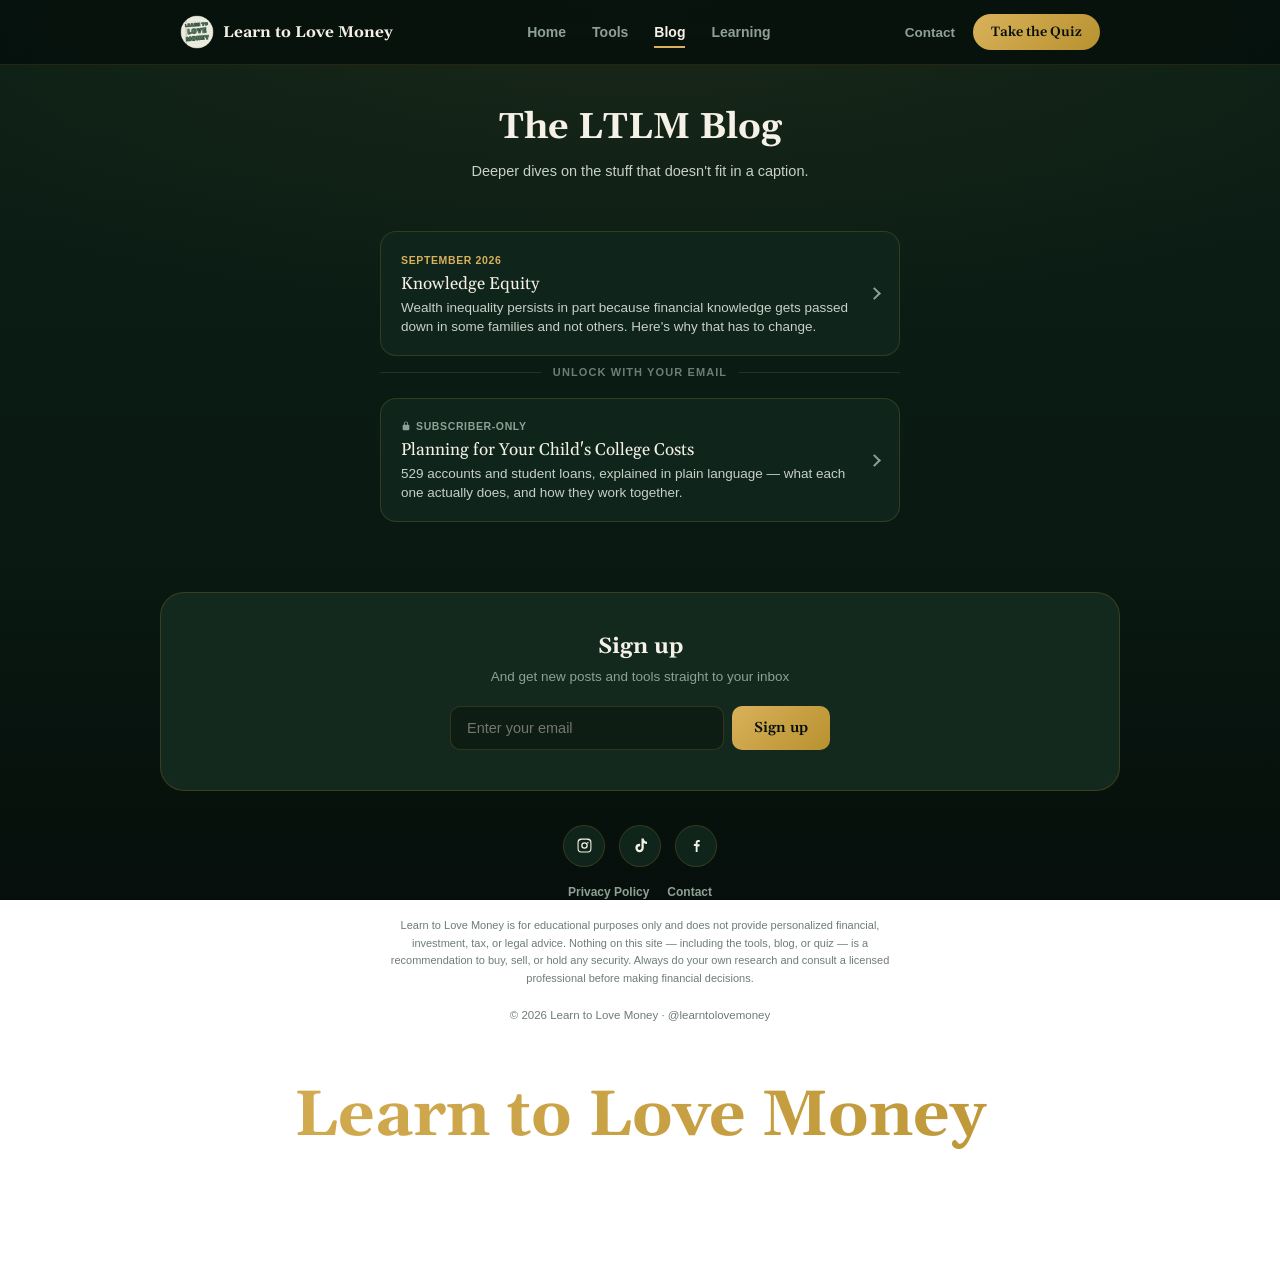
==== commit fc8ce2e7: "Add second blog post: College Costs — 529s vs. student loans New subscriber-only post (blogs/college" ====
--- a/blogs/index.html
+++ b/blogs/index.html
@@ -179,14 +179,14 @@
 
   <!-- ========================= PREVIEW CARD (locked) — edit here ========================= -->
   <div style="display:flex; flex-direction:column; gap:14px;">
-    <a class="post-card" href="next-post-locked.html">
+    <a class="post-card" href="college-costs-529-vs-student-loans.html">
       <div class="post-card-text">
         <span class="post-card-date locked">
           <svg viewBox="0 0 24 24"><path d="M12 1a5 5 0 0 0-5 5v3H6a2 2 0 0 0-2 2v9a2 2 0 0 0 2 2h12a2 2 0 0 0 2-2v-9a2 2 0 0 0-2-2h-1V6a5 5 0 0 0-5-5zm0 2a3 3 0 0 1 3 3v3H9V6a3 3 0 0 1 3-3z"/></svg>
           Subscriber-only
         </span>
-        <p class="post-card-title">Your Next Post Title Goes Here</p>
-        <p class="post-card-teaser">Replace this with a one-line teaser for the locked post — enough to earn the click, not enough to give it away.</p>
+        <p class="post-card-title">Planning for Your Child's College Costs</p>
+        <p class="post-card-teaser">529 accounts and student loans, explained in plain language — what each one actually does, and how they work together.</p>
       </div>
       <span class="chevron"></span>
     </a>
